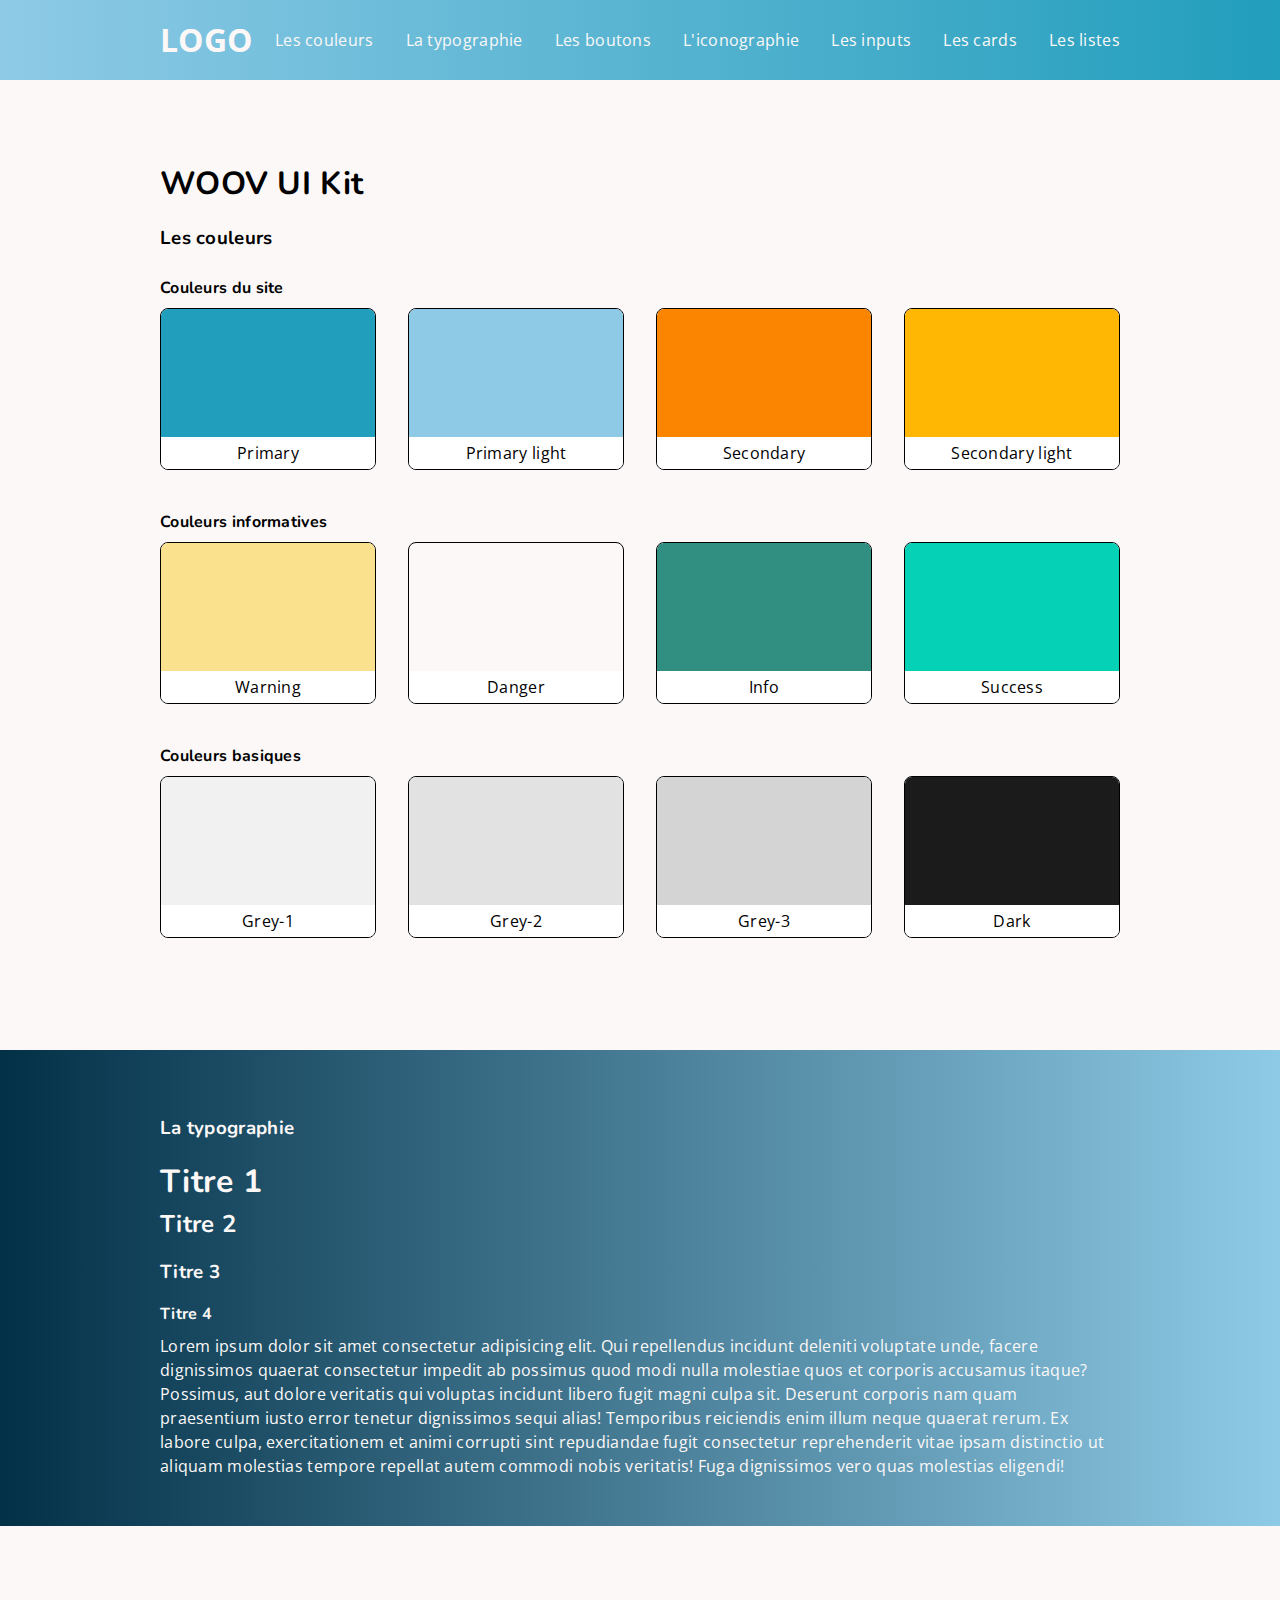
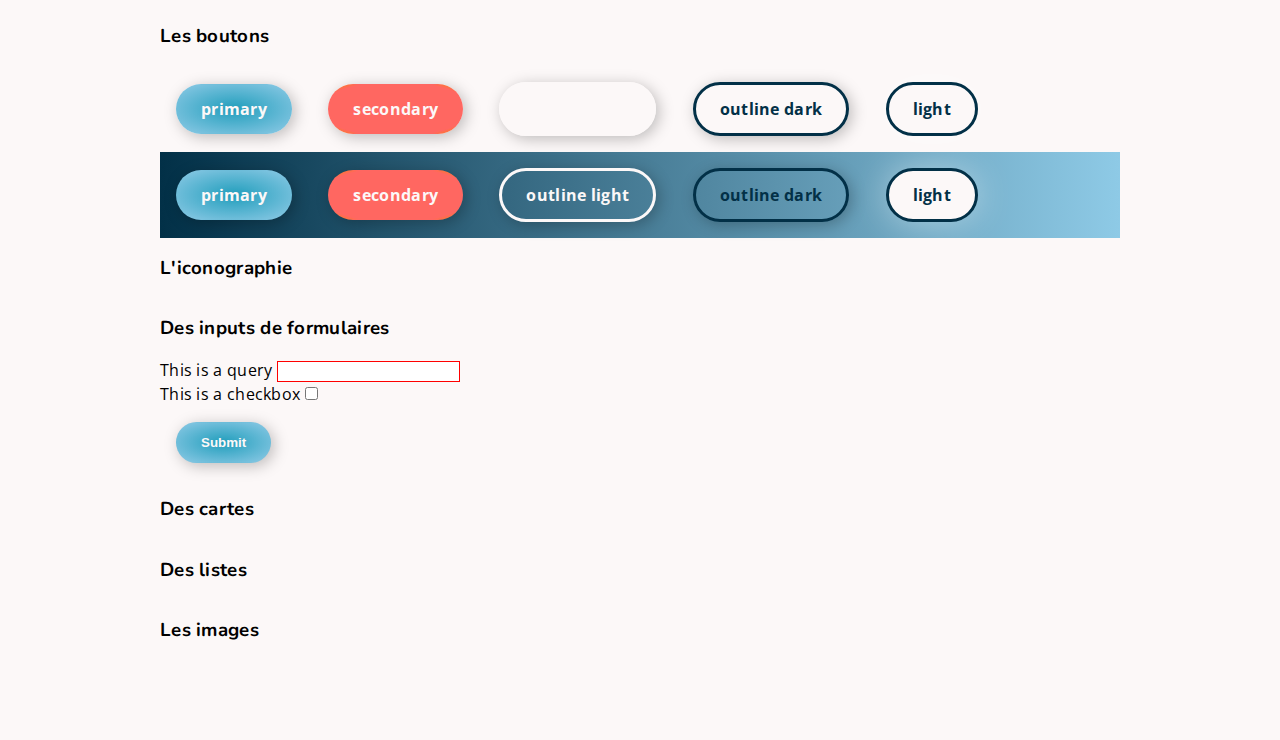
==== index.html @ 72c20efd "début formulaire" ====
<!-- Difficile : Un réseau social où les férus d'escalade pourraient 
  noter les voies qu'ils grimpent, et sociabiliser grâce à ceci -->

<!DOCTYPE html>
<html lang="en">

<head>
  <meta charset="UTF-8">
  <meta http-equiv="X-UA-Compatible" content="IE=edge">
  <meta name="viewport" content="width=device-width, initial-scale=1.0">
  <link rel="stylesheet" href="style.css">
  <title>Document</title>
</head>

<body>
  <header>
    <nav>
      <div class="logo">LOGO</div>
      <ul>
        <li><a href="#">Les couleurs</a></li>
        <li><a href="#">La typographie</a></li>
        <li><a href="#">Les boutons</a></li>
        <li><a href="#">L'iconographie</a></li>
        <li><a href="#">Les inputs</a></li>
        <li><a href="#">Les cards</a></li>
        <li><a href="#">Les listes</a></li>
      </ul>
    </nav>
  </header>
  <div class="wrapper">
    <h1>WOOV UI Kit</h1>
    <!-- <p>Un réseau social où les férus d'escalade pourraient
      noter les voies qu'ils grimpent, et sociabiliser grâce à ceci.</p> -->

    <h3>Les couleurs</h3>
    <h4>Couleurs du site</h4>
    <div class="wrapper-card">
      <div class="card">
        <div class="card-image primary"></div>
        <div class="card-description">
          Primary
        </div>
      </div>
      <div class="card">
        <div class="card-image primary-light"></div>
        <div class="card-description">
          Primary light
        </div>
      </div>

      <div class="card">
        <div class="card-image secondary"></div>
        <div class="card-description">
          Secondary
        </div>
      </div>
      <div class="card">
        <div class="card-image secondary-light"></div>
        <div class="card-description">
          Secondary light
        </div>
      </div>
    </div>

    <h4>Couleurs informatives</h4>
    <div class="wrapper-card">

      <div class="card">
        <div class="card-image warning "></div>
        <div class="card-description">
          Warning
        </div>
      </div>
      <div class="card">
        <div class="card-image danger "></div>
        <div class="card-description">
          Danger
        </div>
      </div>
      <div class="card">
        <div class="card-image info "></div>
        <div class="card-description">
          Info
        </div>
      </div>
      <div class="card">
        <div class="card-image success"></div>
        <div class="card-description">
          Success
        </div>
      </div>
    </div>
    <h4>Couleurs basiques</h4>
    <div class="wrapper-card">

      <div class="card">
        <div class="card-image grey1"></div>
        <div class="card-description">
          Grey-1
        </div>
      </div>
      <div class="card">
        <div class="card-image grey2"></div>
        <div class="card-description">
          Grey-2
        </div>
      </div>
      <div class="card">
        <div class="card-image grey3"></div>
        <div class="card-description">
          Grey-3
        </div>
      </div>
      <div class="card">
        <div class="card-image dark"></div>
        <div class="card-description">
          Dark
        </div>
      </div>
    </div>
  </div>

  <div class="typo">
    <div>
      <h3>La typographie</h3>
      <h1>Titre 1</h1>
      <h2>Titre 2</h2>
      <h3>Titre 3</h3>
      <h4>Titre 4</h4>
      <p>Lorem ipsum dolor sit amet consectetur adipisicing elit. Qui repellendus incidunt deleniti voluptate unde,
        facere
        dignissimos quaerat consectetur impedit ab possimus quod modi nulla molestiae quos et corporis accusamus itaque?
        Possimus, aut dolore veritatis qui voluptas incidunt libero fugit magni culpa sit. Deserunt corporis nam quam
        praesentium iusto error tenetur dignissimos sequi alias! Temporibus reiciendis enim illum neque quaerat rerum.
        Ex labore culpa, exercitationem et animi corrupti sint repudiandae fugit consectetur reprehenderit vitae ipsam
        distinctio ut aliquam molestias tempore repellat autem commodi nobis veritatis! Fuga dignissimos vero quas
        molestias
        eligendi!</p>
    </div>
  </div>
  <div class="wrapper">

    <h3>Les boutons</h3>
    <!-- <button>Bouton balise button</button> -->
    <div>
      <a href="#" class="btn btn-primary">primary</a>
      <a href="#" class="btn btn-secondary">secondary</a>
      <a href="#" class="btn btn-outline-light">outline light</a>
      <a href="#" class="btn btn-outline-dark">outline dark</a>
      <a href="#" class="btn btn-light">light</a>
    </div>
    <div class="background-btn-block">
      <a href="#" class="btn btn-primary">primary</a>
      <a href="#" class="btn btn-secondary">secondary</a>
      <a href="#" class="btn btn-outline-light">outline light</a>
      <a href="#" class="btn btn-outline-dark">outline dark</a>
      <a href="#" class="btn btn-light">light</a>
    </div>

    <h3>L'iconographie</h3>
    <h3>Des inputs de formulaires</h3>

    <form class='form' accept-charset="UTF-8">
      <div>
        <label for='name_query'>This is a query</label>
        <input name="name_query" type="text" />
      </div>
      <div>
        <label for="name_checkbox">This is a checkbox</label>
        <input type="checkbox" name='name_checkbox' />
      </div>
      <div>
        <input class='btn btn-primary' type="submit" />
      </div>
    </form>

    <h3>Des cartes</h3>
    <h3>Des listes</h3>
    <h3>Les images</h3>
  </div>
  </div>

</body>

</html>
---- style.css ----
@import url('https://fonts.googleapis.com/css2?family=Nunito:ital,wght@0,200;0,400;0,700;1,200;1,400;1,700&display=swap');
@import url('https://fonts.googleapis.com/css2?family=Open+Sans:ital,wght@0,300;0,400;0,600;0,700;0,800;1,300;1,400&display=swap');
:root {

  --color-primary: #219ebc;
  --color-primary-light: #8ecae6;
  --color-primary-dark: #023047;

  --color-secondary: #fb8500;
  --color-secondary-light: #ffb703;

  --color-danger: #ff6761;
  --color-success: #04d1b6;
  --color-info: #318f82;
  --color-warning: #fae18e;

  --color-white: #fffefe;
  --color-grey-1: #f1f1f1;
  --color-grey-2: #e2e2e2;
  --color-grey-3: #d4d4d4;
  --color-dark: #1b1b1b;
  --color-white: #fcf8f8;

  --m-xs:0.5rem;
  --m-s:1rem;
  --m-m:1.5rem;
  --m-l:2rem;
  --m-xl:2.5rem;

  --padding: 1rem 10rem;

  --primary-gradient: linear-gradient(to right, var(--color-primary-light), var(--color-primary));
  --secondary-gradient: linear-gradient(to right, var(--color-primary-dark), var(--color-primary-light));
  --primary-gradient-btn: radial-gradient(var(--color-primary), var(--color-primary-light));
  --secondary-gradient-btn: radial-gradient(var(--color-danger) 80%,var(--color-secondary));


}

html{
  box-sizing: border-box;
}

*{
  margin: 0;
  padding: 0;
}

body{
  font-family: 'Open Sans';
  color: var(--color-dar);
  letter-spacing: 0.3px;
  line-height: 1.5;
  font-weight: 400;

  background-color: var(--color-white);
  /* padding: var(--padding); */
}

header nav{
  display: flex;
  flex-direction: row;
  justify-content: space-between;
  align-items: center;
  padding: var(--padding);
  margin: 0;
  background-image: var(--primary-gradient)
}

header ul{
  display: flex;
  flex-direction: row;
}

header ul a{
  width: 10rem; 
}

header ul li {
  list-style: none;
}

header ul li:not(:last-child) {
  margin-right: 2rem;
}

header ul li a{
  text-decoration: none;
  color: var(--color-white);
}

header ul li a:hover{
  text-decoration: none;
  border-bottom:1px white solid;
}

h1, h2, h3, h4, h5{
  font-family: Nunito;
}

h3{
  margin: var(--m-s) 0;
}

h4{
  margin: var(--m-xs) 0;
}

h1{
  margin-bottom: var(--m-m) 0;
}

.logo{
  font-size: 2rem;
  font-weight: 700;
  color: var(--color-white);
}

.wrapper{
  display: flex;
  flex-direction: column;
  margin: 5rem 10rem;
}

.wrapper-card{
  display: grid;
  grid-template-columns: repeat(4,1fr );
  gap: 2rem;
  margin-bottom: 2rem;
}

.card{
  display: flex;
  flex-direction: column;
  min-height: 10rem;
  min-width: 5rem;
  border: 1px black solid;
  border-radius: 0.5rem;
  overflow: hidden;
  text-align: center;
}

.card-image{
  height: 80%;
}

.card-image.primary{
  background-color: var(--color-primary);
}

.card-image.primary-light{
  background-color: var(--color-primary-light);
}

.card-image.secondary{
  background-color: var(--color-secondary);
}

.card-image.secondary-light{
  background-color: var(--color-secondary-light);
}

.card-image.
{
  background-color: var(--color-
  );
}
.card-image.warning{
  background-color: var(--color-warning);
}
.card-image.info{
  background-color: var(--color-info);
}

.card-image.success{
  background-color: var(--color-success);
}

.card-image.grey1{
  background-color: var(--color-grey-1);
}

.card-image.grey2{
  background-color: var(--color-grey-2);
}

.card-image.grey3{
  background-color: var(--color-grey-3);
}

.card-image.dark{
  background-color: var(--color-dark);
}

.card-description{
  background-color: rgb(255, 255, 255);
  height: 20%;
  display: flex;
  align-items: center;
  justify-content: center;
}

.typo{
  background-image: var(--secondary-gradient)
}

.typo > div{
  padding: var(--padding);
  padding-top:3rem;
  padding-bottom:3rem;

  color: var(--color-white);
}


.btn{
  display: inline-block;
  text-decoration: none;
  color: inherit;
  font-weight: 700;
  padding:0.75rem 1.5rem;
  border:1px var(--color-dark) solid;
  border-radius: 3rem;
  margin:var(--m-s);
  box-shadow: 3px 3px 15px rgba(0,0,0,0.25);
  /* transition: 0.25s all; */
}

.btn:hover{
  animation: my-anim 4s;
}

.btn:active{
  transform: translateY(0);
}

.btn-primary{
  background-image: var(--primary-gradient-btn);
  border-color: transparent; 
  color: var(--color-white);
}

.btn-secondary{
  background-image: var(--secondary-gradient-btn);
  border-color: transparent; 
  color: var(--color-white);
}

.btn-outline-light{
  background-color: transparent;
  border:3px var(--color-white) solid;
  color: var(--color-white);
  }

.btn-outline-dark{
  background-color: transparent;
  color: var(--color-primary-dark);
  border:3px var(--color-primary-dark) solid;
}

.btn-light{
  background-color: var(--color-white);
  color: var(--color-primary-dark);
  border:3px var(--color-primary-dark) solid;
  box-shadow: 0 0 35px rgba(255, 255, 255, 0.4);
}

.background-btn-block{
  background-image: var(--secondary-gradient);
}

@keyframes my-anim {
  0%{
    transform: rotate(0);
  }

  50%{
    transform: rotate(-720deg);
  }

  100%{
    transform: rotate(-360deg);
  }
}

input[type=text]{
  padding: 2px;
  border: 1px red solid;
}
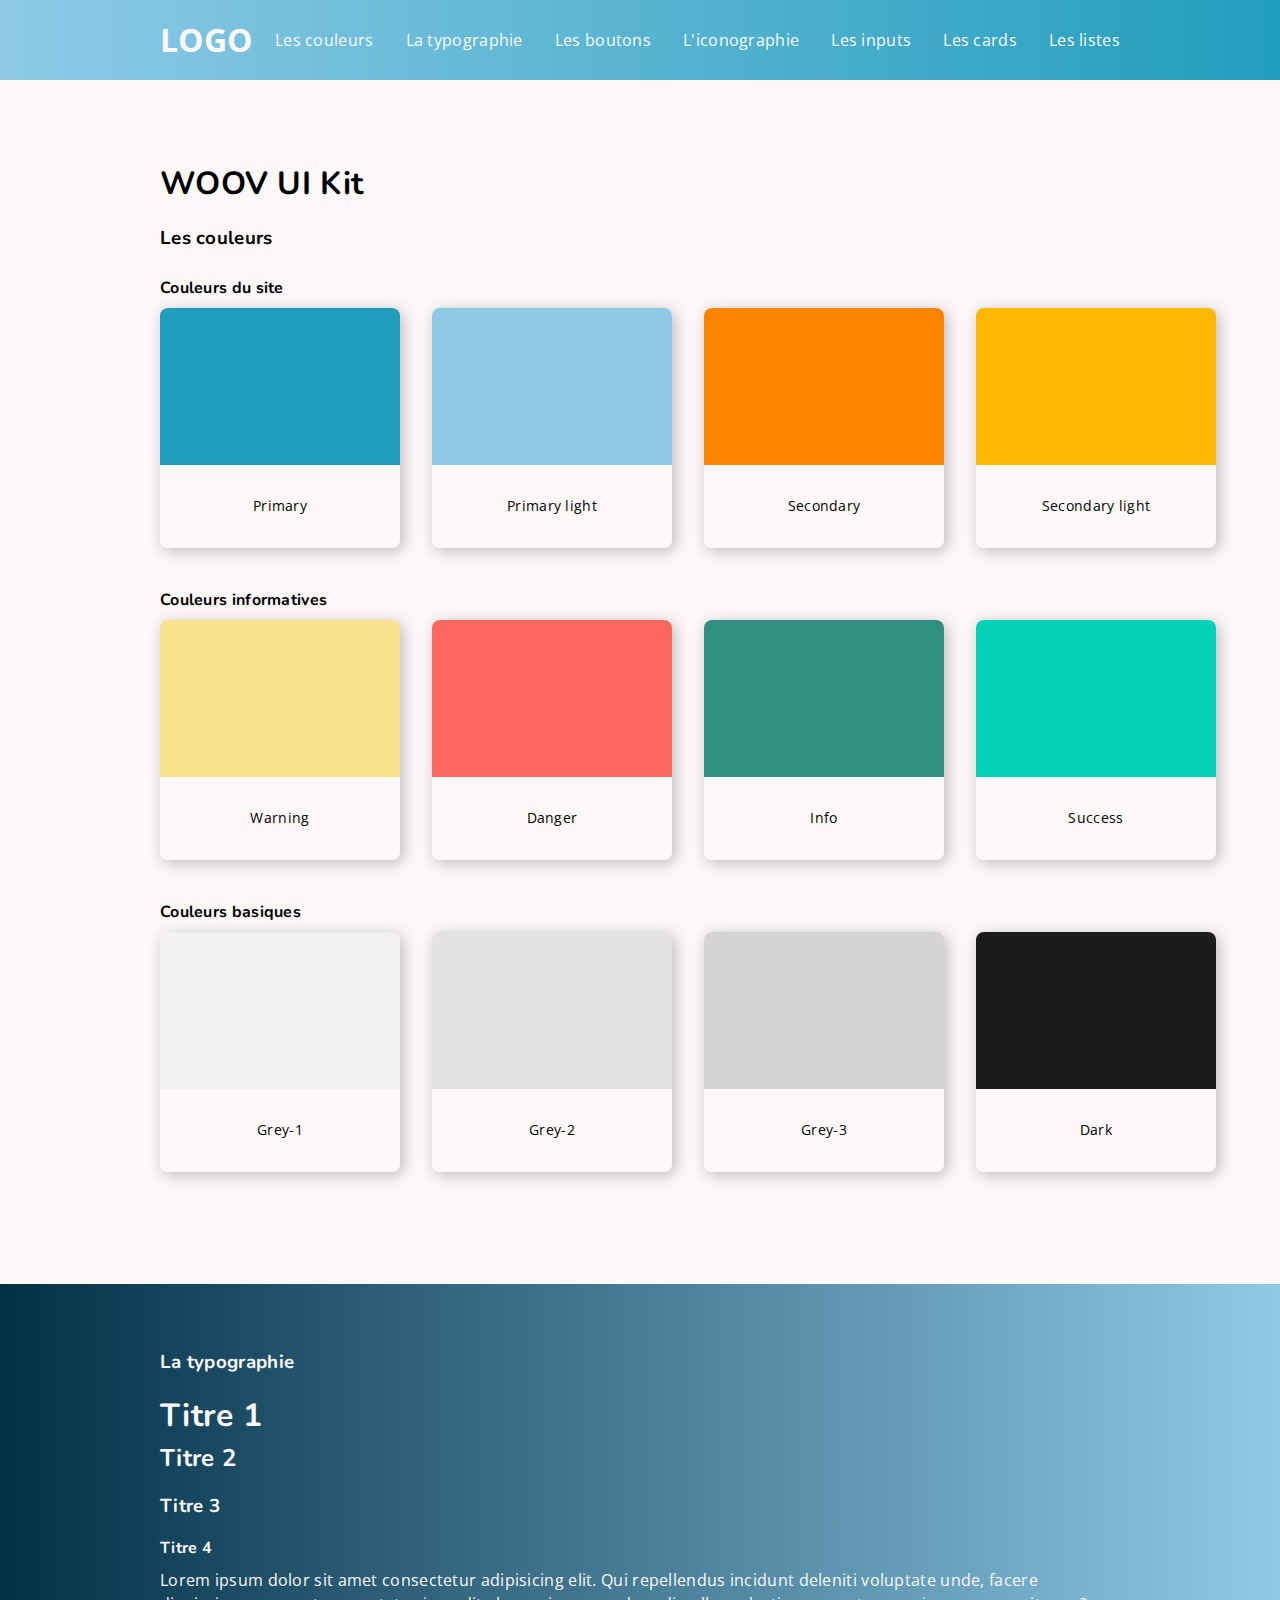
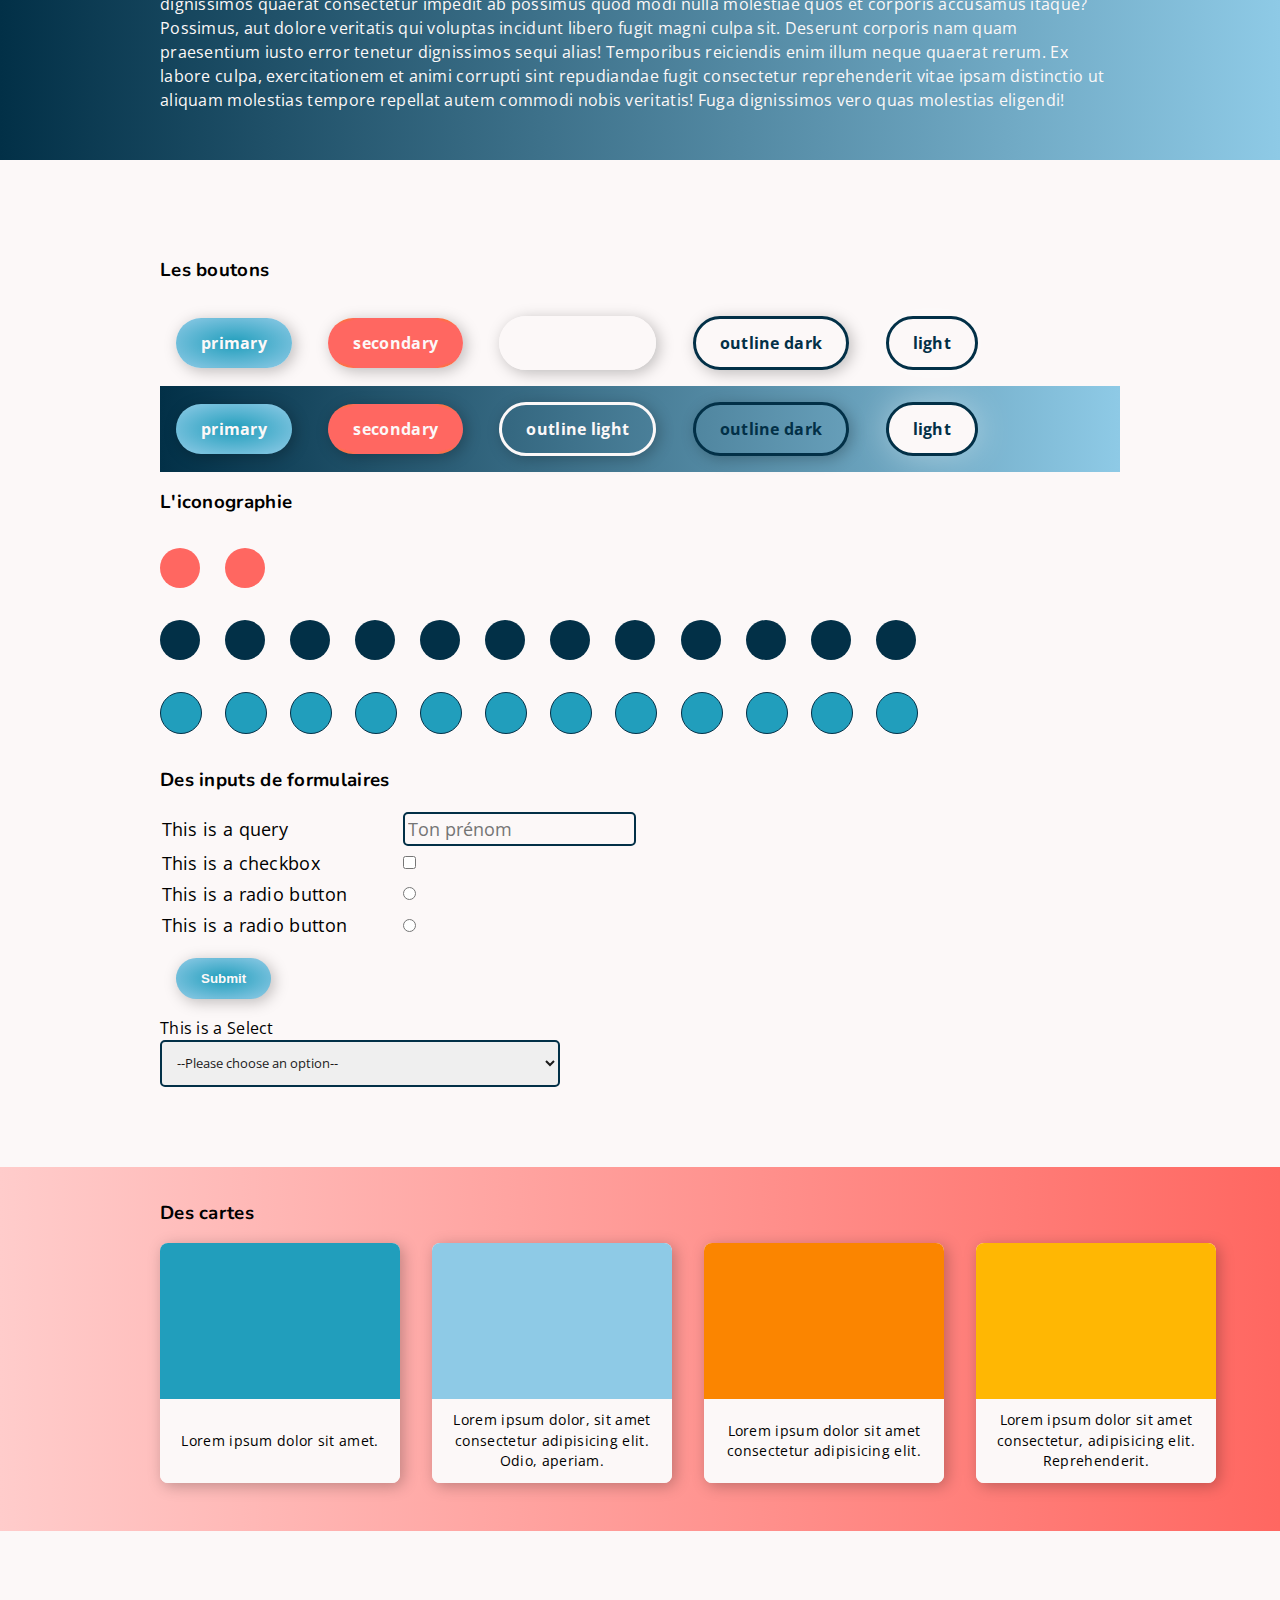
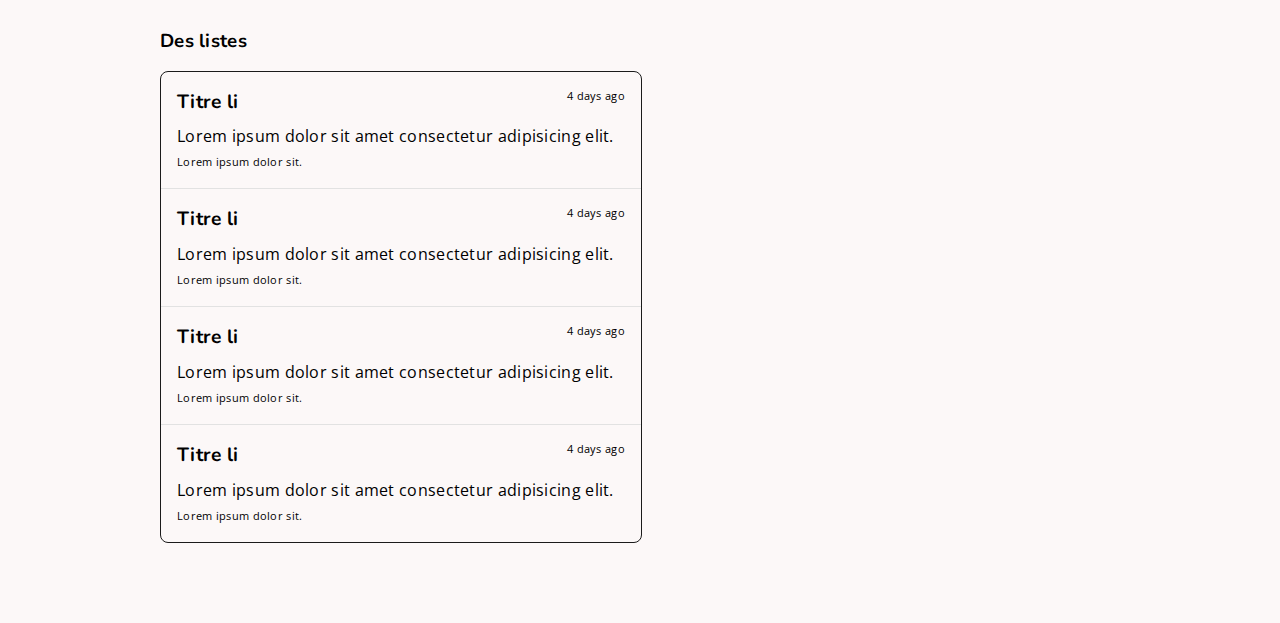
==== commit fe97f0fa: "suite et quasi-fin" ====
--- a/index.html
+++ b/index.html
@@ -9,6 +9,8 @@
   <meta http-equiv="X-UA-Compatible" content="IE=edge">
   <meta name="viewport" content="width=device-width, initial-scale=1.0">
   <link rel="stylesheet" href="style.css">
+  <link rel="stylesheet" href="https://use.fontawesome.com/releases/v5.15.4/css/all.css"
+    integrity="sha384-DyZ88mC6Up2uqS4h/KRgHuoeGwBcD4Ng9SiP4dIRy0EXTlnuz47vAwmeGwVChigm" crossorigin="anonymous">
   <title>Document</title>
 </head>
 
@@ -158,27 +160,140 @@
     </div>
 
     <h3>L'iconographie</h3>
+    <div class="activity-grid map">
+      <i class="fas fa-wifi"></i>
+      <i class="fas fa-laptop"></i>
+    </div>
+
+    <div class="activity-grid dark">
+      <i class="fas fa-snowboarding"></i>
+      <i class="fas fa-skiing-nordic"></i>
+      <i class="fas fa-campground"></i>
+      <i class="fas fa-hiking"></i>
+      <i class="fas fa-skiing"></i>
+      <i class="fas fa-volleyball-ball"></i>
+      <i class="fas fa-running"></i>
+      <i class="fas fa-quidditch"></i>
+      <i class="fas fa-table-tennis"></i>
+      <i class="fas fa-football-ball"></i>
+      <i class="fas fa-futbol"></i>
+      <i class="fas fa-dumbbell"></i>
+    </div>
+    <div class="activity-grid medium">
+      <i class="fas fa-snowboarding"></i>
+      <i class="fas fa-skiing-nordic"></i>
+      <i class="fas fa-campground"></i>
+      <i class="fas fa-hiking"></i>
+      <i class="fas fa-skiing"></i>
+      <i class="fas fa-volleyball-ball"></i>
+      <i class="fas fa-running"></i>
+      <i class="fas fa-quidditch"></i>
+      <i class="fas fa-table-tennis"></i>
+      <i class="fas fa-football-ball"></i>
+      <i class="fas fa-futbol"></i>
+      <i class="fas fa-dumbbell"></i>
+    </div>
+
     <h3>Des inputs de formulaires</h3>
 
     <form class='form' accept-charset="UTF-8">
       <div>
         <label for='name_query'>This is a query</label>
-        <input name="name_query" type="text" />
-      </div>
-      <div>
-        <label for="name_checkbox">This is a checkbox</label>
-        <input type="checkbox" name='name_checkbox' />
+        <input name="name_query" type="text" , placeholder="Ton prénom" />
+      </div>
+      <div>
+        <label for="subscribeNews">This is a checkbox</label>
+        <input type="checkbox" id="subscribeNews" name="subscribe" value="newsletter">
+      </div>
+      <div>
+        <label for="name_radio">This is a radio button</label>
+        <input type="radio" name='name_radio' />
+      </div>
+      <div>
+        <label for="name_radio">This is a radio button</label>
+        <input type="radio" name='name_radio' />
       </div>
       <div>
         <input class='btn btn-primary' type="submit" />
       </div>
+
+
     </form>
 
+    <p>This is a Select</p>
+    <select name="pets" id="pet-select">
+      <option value="">--Please choose an option--</option>
+      <option value="dog">Dog</option>
+      <option value="cat">Cat</option>
+      <option value="hamster">Hamster</option>
+      <option value="parrot">Parrot</option>
+      <option value="spider">Spider</option>
+      <option value="goldfish">Goldfish</option>
+    </select>
+
+  </div>
+
+  <div class="card-section">
     <h3>Des cartes</h3>
+    <div class="wrapper-card">
+      <div class="card">
+        <div class="card-image primary"></div>
+        <div class="card-description">
+          Lorem ipsum dolor sit amet.
+        </div>
+      </div>
+      <div class="card">
+        <div class="card-image primary-light"></div>
+        <div class="card-description">
+          <p>Lorem ipsum dolor, sit amet consectetur adipisicing elit. Odio, aperiam.</p>
+        </div>
+      </div>
+      <div class="card">
+        <div class="card-image secondary"></div>
+        <div class="card-description">
+          Lorem ipsum dolor sit amet consectetur adipisicing elit.
+        </div>
+      </div>
+      <div class="card">
+        <div class="card-image secondary-light"></div>
+        <div class="card-description">
+          Lorem ipsum dolor sit amet consectetur, adipisicing elit. Reprehenderit.
+        </div>
+      </div>
+    </div>
+  </div>
+
+  <div class="wrapper">
     <h3>Des listes</h3>
-    <h3>Les images</h3>
-  </div>
-  </div>
+
+    <ul class="list">
+      <li>
+        <h4>Titre li</h4>
+        <p>Lorem ipsum dolor sit amet consectetur adipisicing elit.</p>
+        <small>Lorem ipsum dolor sit.</small>
+        <small class="top-right">4 days ago</small>
+      </li>
+      <li>
+        <h4>Titre li</h4>
+        <p>Lorem ipsum dolor sit amet consectetur adipisicing elit.</p>
+        <small>Lorem ipsum dolor sit.</small>
+        <small class="top-right">4 days ago</small>
+      </li>
+      <li>
+        <h4>Titre li</h4>
+        <p>Lorem ipsum dolor sit amet consectetur adipisicing elit.</p>
+        <small>Lorem ipsum dolor sit.</small>
+        <small class="top-right">4 days ago</small>
+      </li>
+      <li>
+        <h4>Titre li</h4>
+        <p>Lorem ipsum dolor sit amet consectetur adipisicing elit.</p>
+        <small>Lorem ipsum dolor sit.</small>
+        <small class="top-right">4 days ago</small>
+      </li>
+    </ul>
+  </div>
+
 
 </body>
 
--- a/style.css
+++ b/style.css
@@ -21,6 +21,7 @@
   --color-dark: #1b1b1b;
   --color-white: #fcf8f8;
 
+  --m-xxs:0.1rem;
   --m-xs:0.5rem;
   --m-s:1rem;
   --m-m:1.5rem;
@@ -31,6 +32,8 @@
 
   --primary-gradient: linear-gradient(to right, var(--color-primary-light), var(--color-primary));
   --secondary-gradient: linear-gradient(to right, var(--color-primary-dark), var(--color-primary-light));
+  --danger-gradient: linear-gradient(to right,#ffcccb, var(--color-danger));
+
   --primary-gradient-btn: radial-gradient(var(--color-primary), var(--color-primary-light));
   --secondary-gradient-btn: radial-gradient(var(--color-danger) 80%,var(--color-secondary));
 
@@ -122,6 +125,11 @@
   margin: 5rem 10rem;
 }
 
+.card-section{
+  padding:var(--padding);
+  background-image: var(--danger-gradient);
+}
+
 .wrapper-card{
   display: grid;
   grid-template-columns: repeat(4,1fr );
@@ -132,17 +140,38 @@
 .card{
   display: flex;
   flex-direction: column;
-  min-height: 10rem;
-  min-width: 5rem;
-  border: 1px black solid;
+  height: 15rem;
+  width: 15rem;
+  /* border: 1px black solid; */
   border-radius: 0.5rem;
   overflow: hidden;
   text-align: center;
-}
+  background-color: var(--color-white);
+  box-shadow: 3px 3px 15px rgba(0,0,0,0.25);
+  transition: 0.25s all;
+}
+
+
+.card:hover{
+  transform: scale(1.025);
+}
+
 
 .card-image{
-  height: 80%;
-}
+  height: 70%;
+}
+
+.card-description{
+  background-color: var(--color-white);
+  display: flex;
+  align-items: center;
+  justify-content: center;
+  font-size: 0.85rem;
+  height: 30%;
+  padding: 0.5rem;
+}
+
+
 
 .card-image.primary{
   background-color: var(--color-primary);
@@ -160,11 +189,10 @@
   background-color: var(--color-secondary-light);
 }
 
-.card-image.
-{
-  background-color: var(--color-
-  );
-}
+.card-image.danger{
+  background-color: var(--color-danger);
+}
+
 .card-image.warning{
   background-color: var(--color-warning);
 }
@@ -192,13 +220,7 @@
   background-color: var(--color-dark);
 }
 
-.card-description{
-  background-color: rgb(255, 255, 255);
-  height: 20%;
-  display: flex;
-  align-items: center;
-  justify-content: center;
-}
+
 
 .typo{
   background-image: var(--secondary-gradient)
@@ -269,6 +291,72 @@
   background-image: var(--secondary-gradient);
 }
 
+label{
+  font-size: 1.1rem;
+  margin-right: 1rem;
+  width: 15rem;
+  margin:var(--m-xxs);
+
+}
+
+
+form > div {
+  display: flex;
+  /* justify-content: space-between; */
+  align-items: center;
+  /* background:lightblue; */
+  margin:0.1rem 0;
+}
+
+input[type=text]{
+  background-color: var(--color-white);
+  color: var(--color-dark);
+  font-family: inherit;
+  border: 2px var(--color-primary-dark) solid;
+  border-radius: 5px;
+  padding: 0.2rem;
+  font-size: 1.1rem;
+}
+
+/* .checkbox-parent{
+  display: block;
+  position: relative;
+  padding-left: 35px;
+  margin-bottom: 12px;
+  cursor: pointer;
+  font-size: 22px;
+  height: 2rem;
+}
+
+.checkbox-parent input{
+  position: absolute;
+  opacity: 1;
+  cursor: pointer;
+  height: 0;
+  width: 0;
+}
+
+.checkmark {
+  position: absolute;
+  top: 0;
+  left: 0;
+  height: 25px;
+  width: 25px;
+  background-color: #eee;
+  border: 3px red solid;
+} */
+
+select{
+  width: 25rem;
+  background-image: var(--color-white);
+  color: var(--color-dark);
+  padding: .7rem;
+  font-family: inherit;
+  border: 2px var(--color-primary-dark) solid;
+  border-radius: 5px;
+}
+
+
 @keyframes my-anim {
   0%{
     transform: rotate(0);
@@ -283,7 +371,92 @@
   }
 }
 
-input[type=text]{
-  padding: 2px;
-  border: 1px red solid;
+.activity-grid{
+  display: grid;
+  grid-template-columns:repeat(15,1fr);
+  gap: 1rem;
+  margin: 1rem 0 ;
+}
+
+.activity-grid i{
+  font-size: 1rem;
+  padding: 0.5rem;
+  border-radius: 50%;
+  /* transition: 0.25s all; */
+  width: 1.5rem;
+  height: 1.5rem;
+  display: flex;
+  justify-content: center;
+  align-items: center;
+}
+
+.activity-grid.map i {
+  color: var(--color-white);
+  background-color: var(--color-danger);
+}
+
+.activity-grid.dark i {
+  color: var(--color-grey-2);
+  background-color: var(--color-primary-dark);
+}
+
+.activity-grid.medium i {
+  color: var(--color-grey-2);
+  background-color: var(--color-primary);
+  border: 1px var(--color-primary-dark) solid;
+}
+
+.activity-grid i:hover {
+  /* transform: scale(1.1); */
+  animation:  my-anim 1s;
+
+}
+
+.list{
+  border:1px var(--color-dark) solid;
+  width: 30rem;
+  border-radius: 0.5rem;
+  overflow: hidden;
+
+}
+
+.list h4{
+  margin-top: 0;
+}
+
+.list li{
+  list-style: none;
+  /* border: 1px red solid; */
+  padding: 1rem;
+  position: relative;
+  transition: 0.25s background-color;
+  cursor: pointer;
+}
+
+.list li:not(:last-child){
+  border-bottom: 1px var(--color-grey-2) solid;
+}
+
+.list small{
+  font-size: 0.7rem;
+}
+
+.list h4{
+  font-size: 1.2rem;
+}
+
+
+.top-right{
+  position: absolute;
+  top: 1rem;
+  right: 1rem;
+}
+
+.list li:hover{
+  background-color: var(--color-primary);
+  color: var(--color-white);
+}
+
+.list li:active{
+  opacity: 0.8;
 }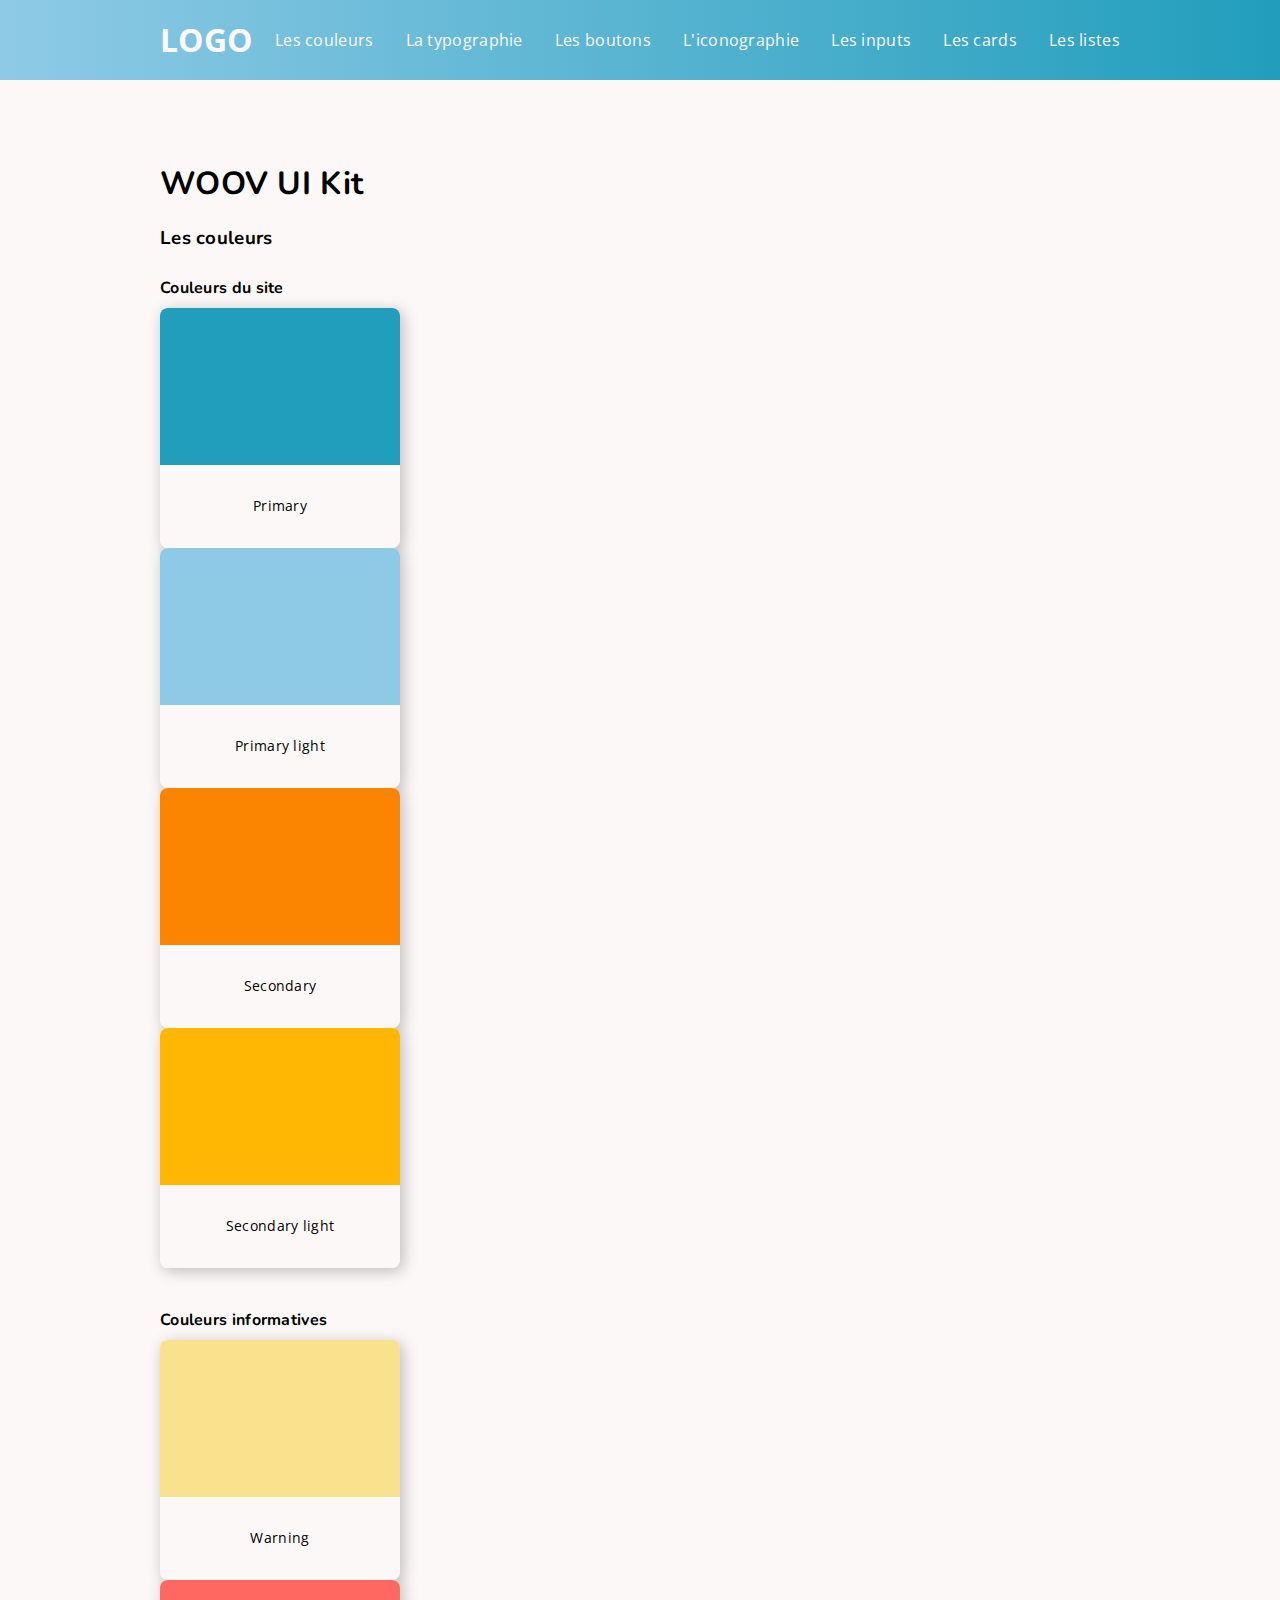
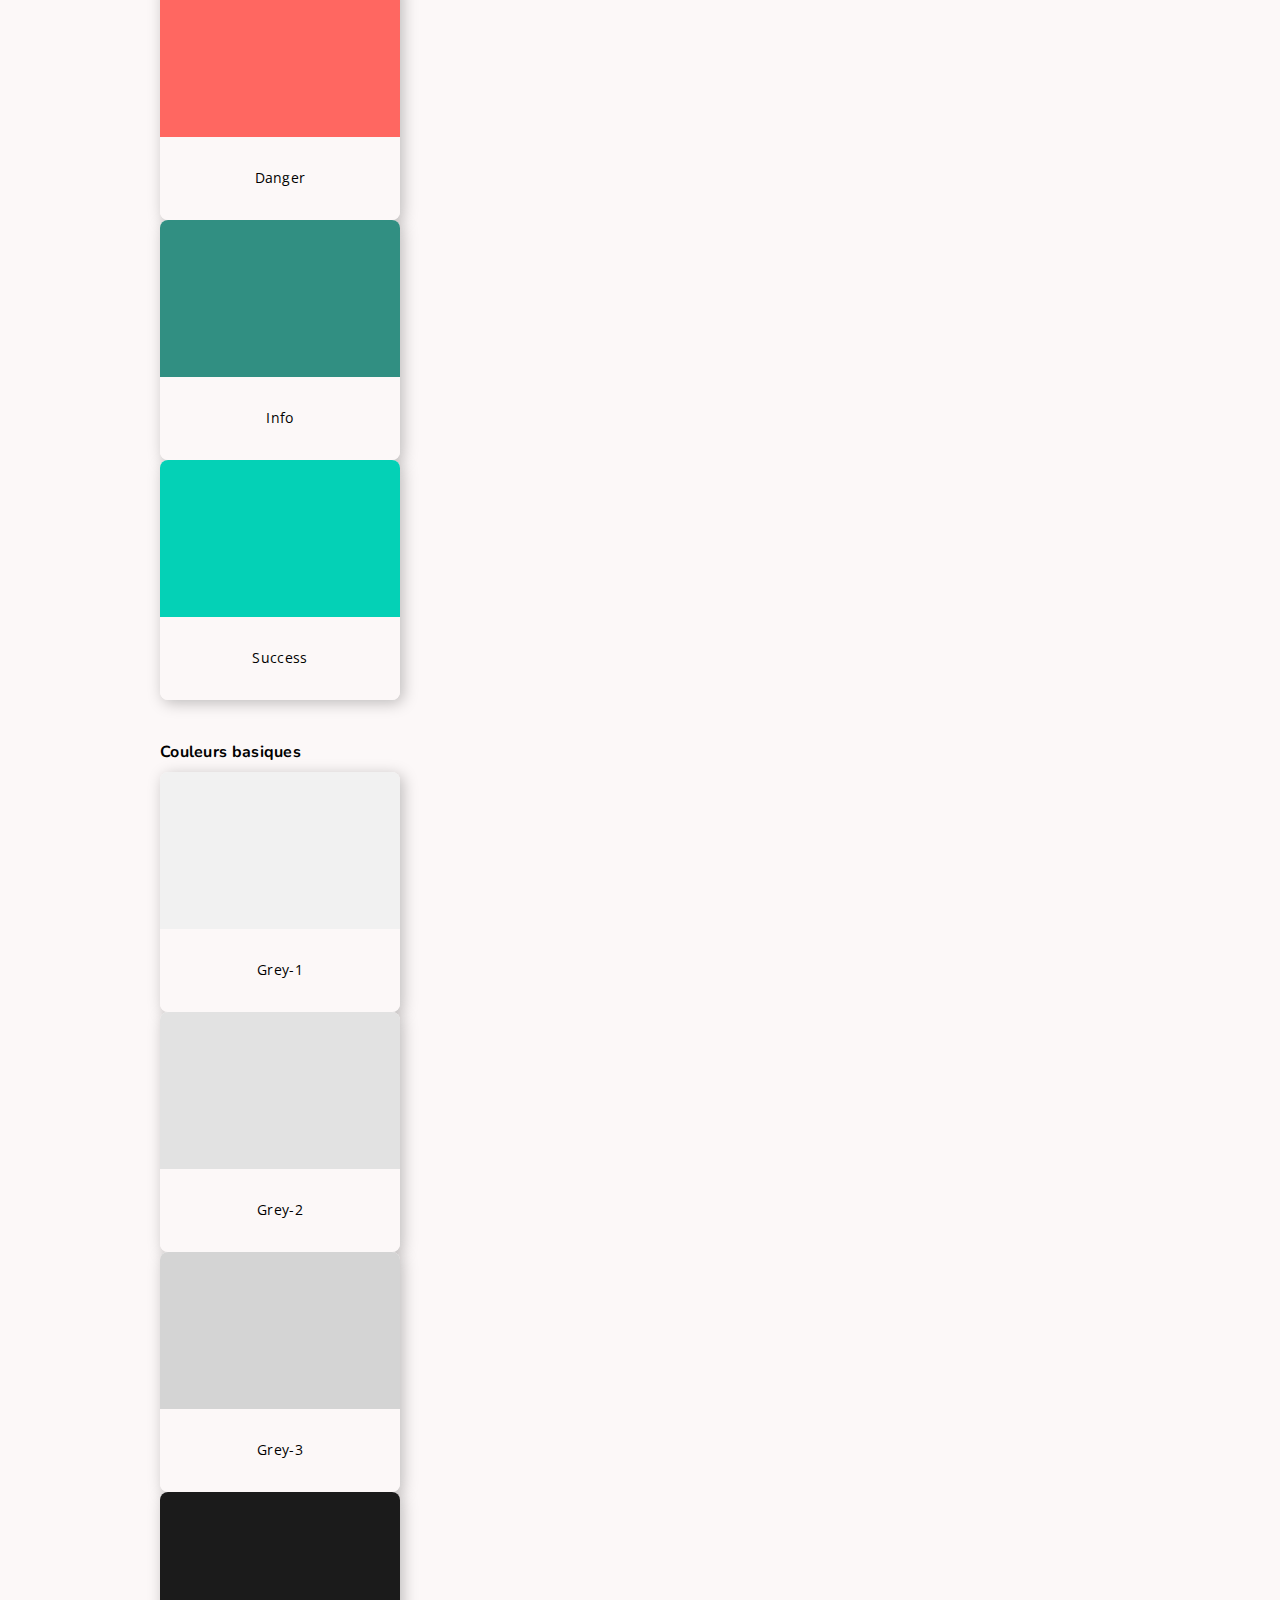
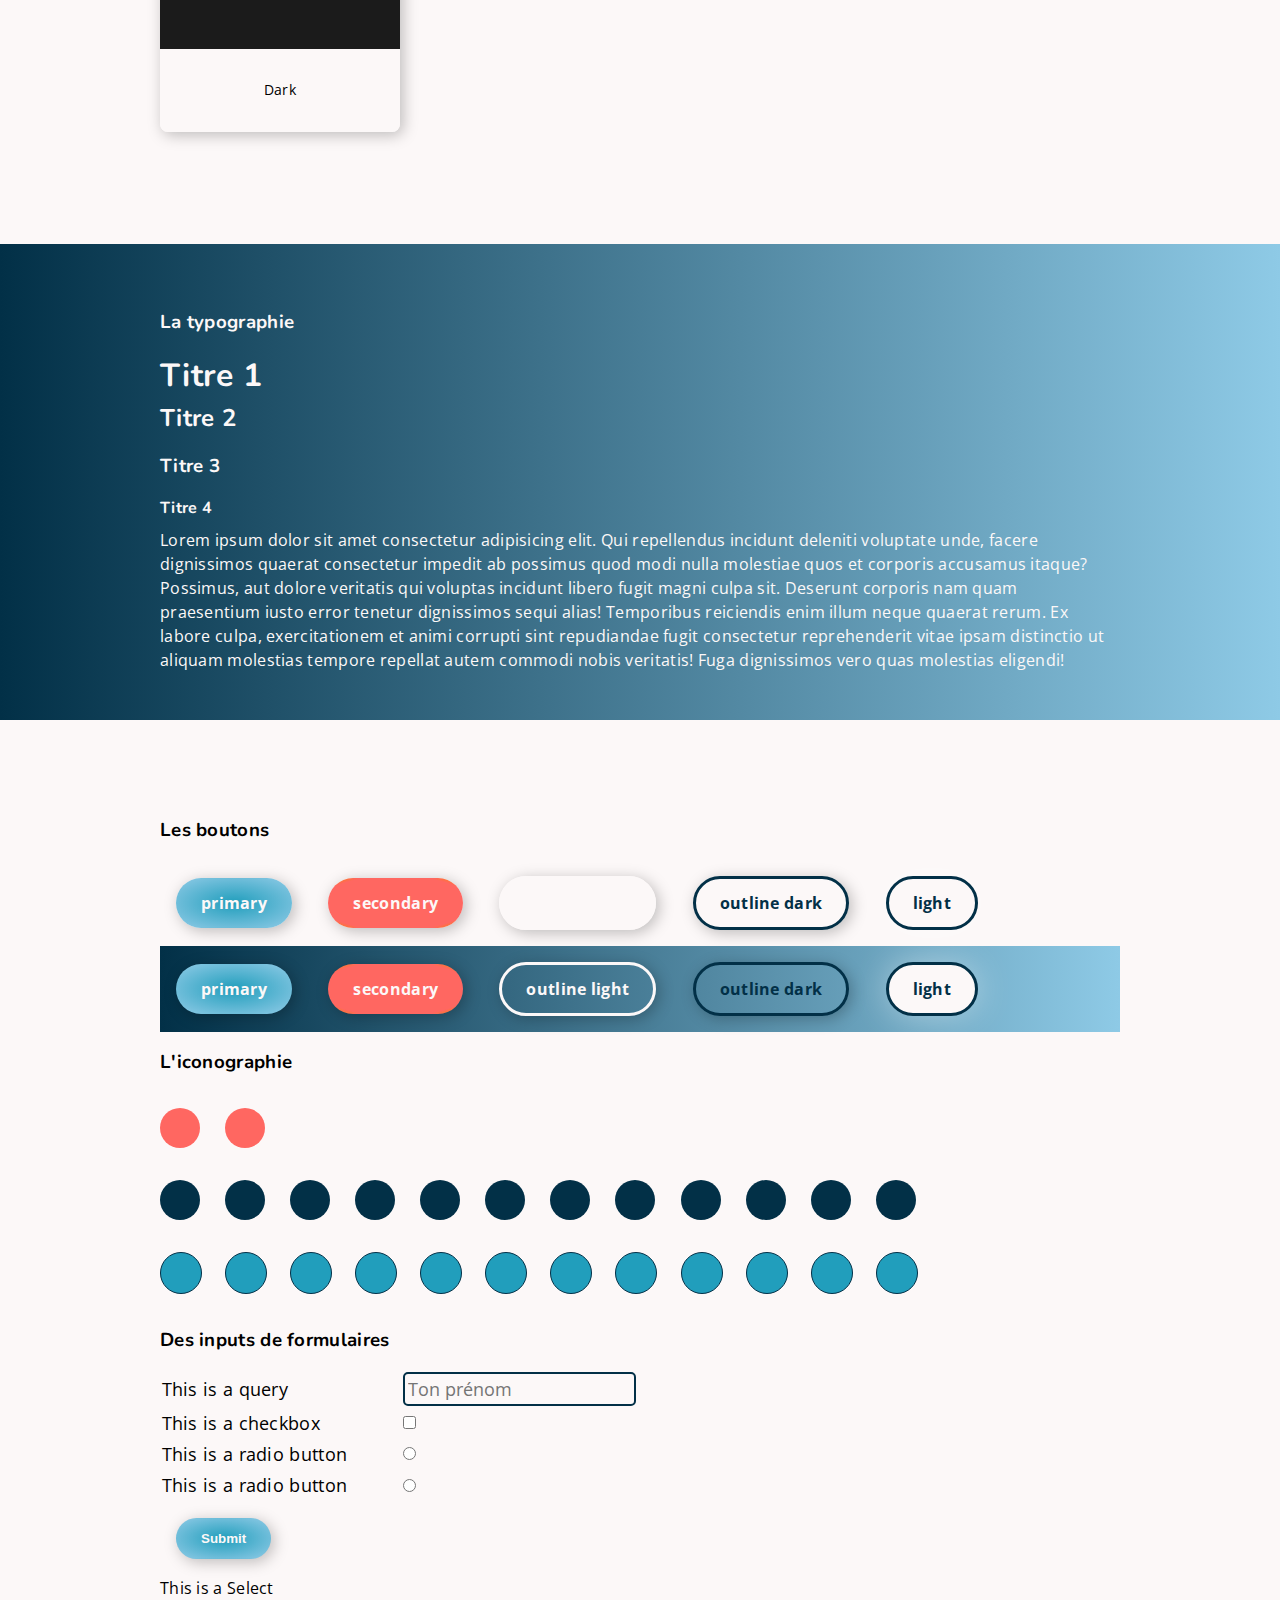
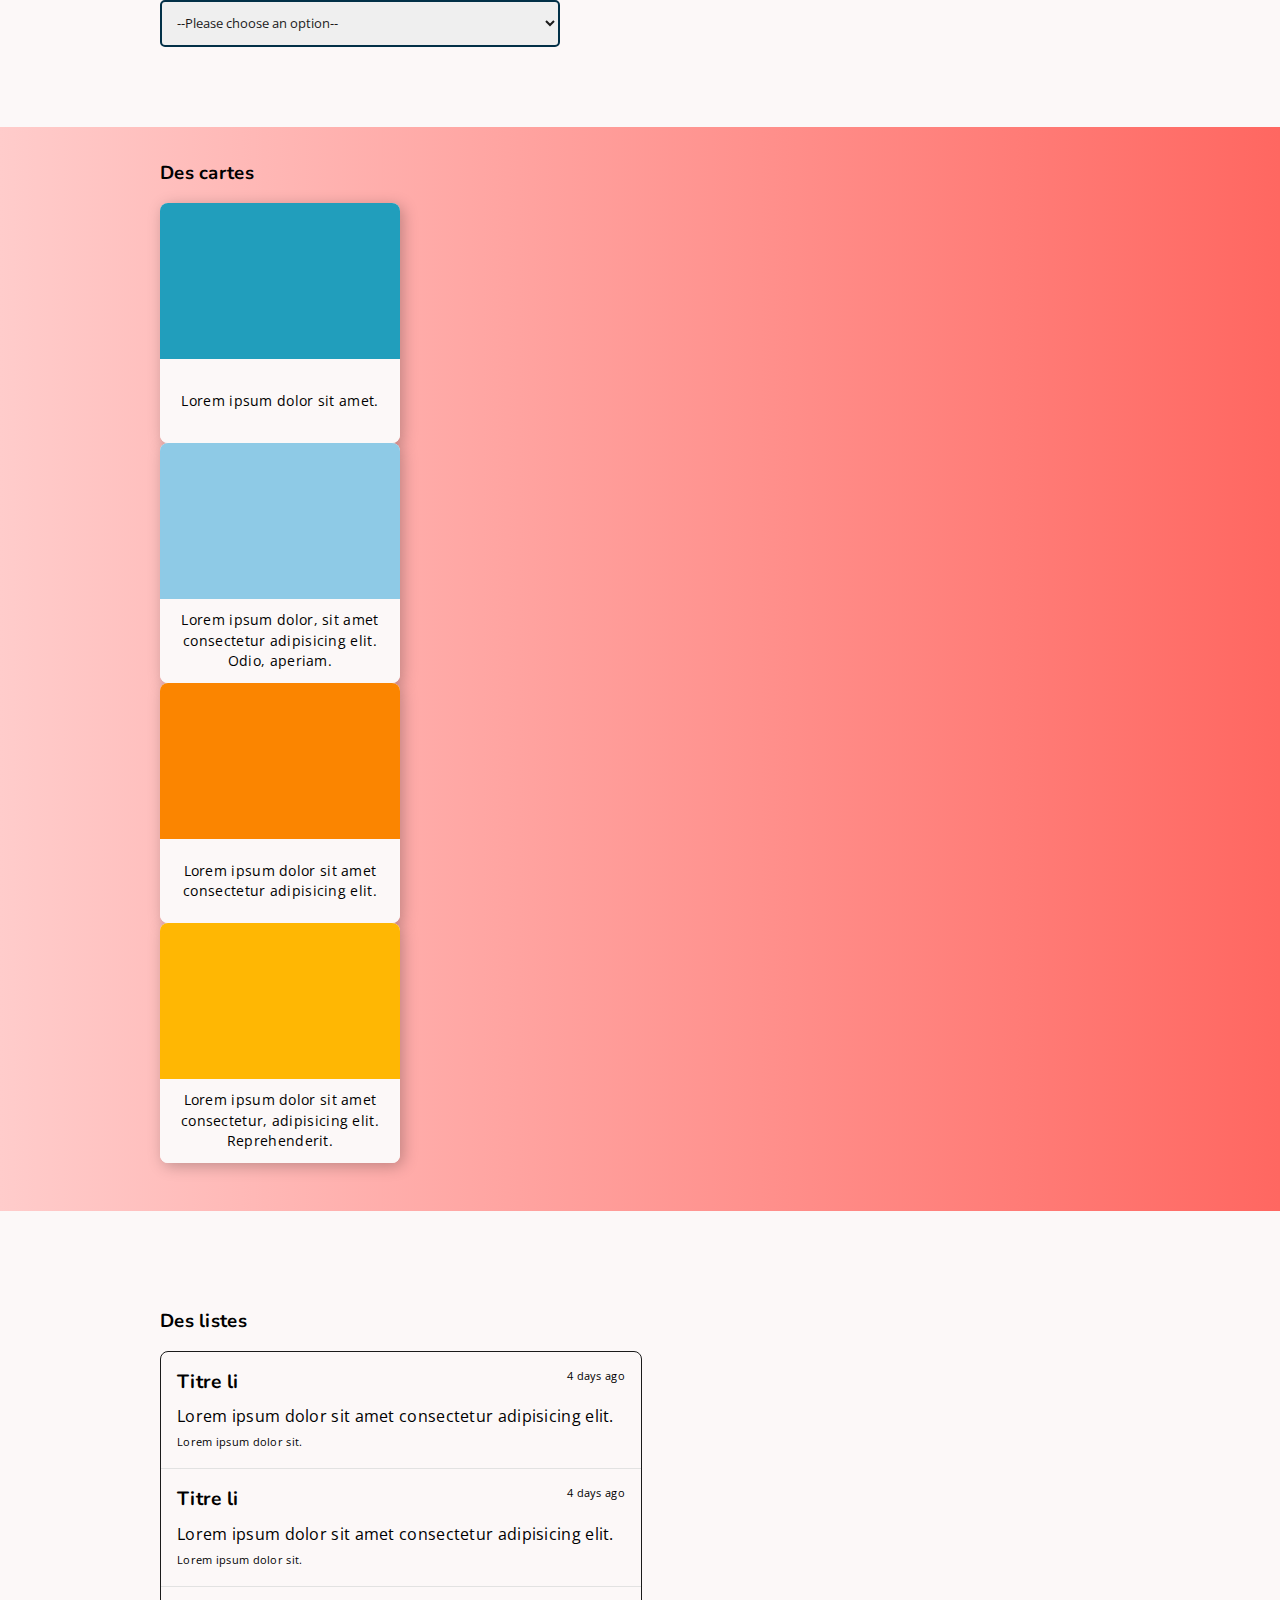
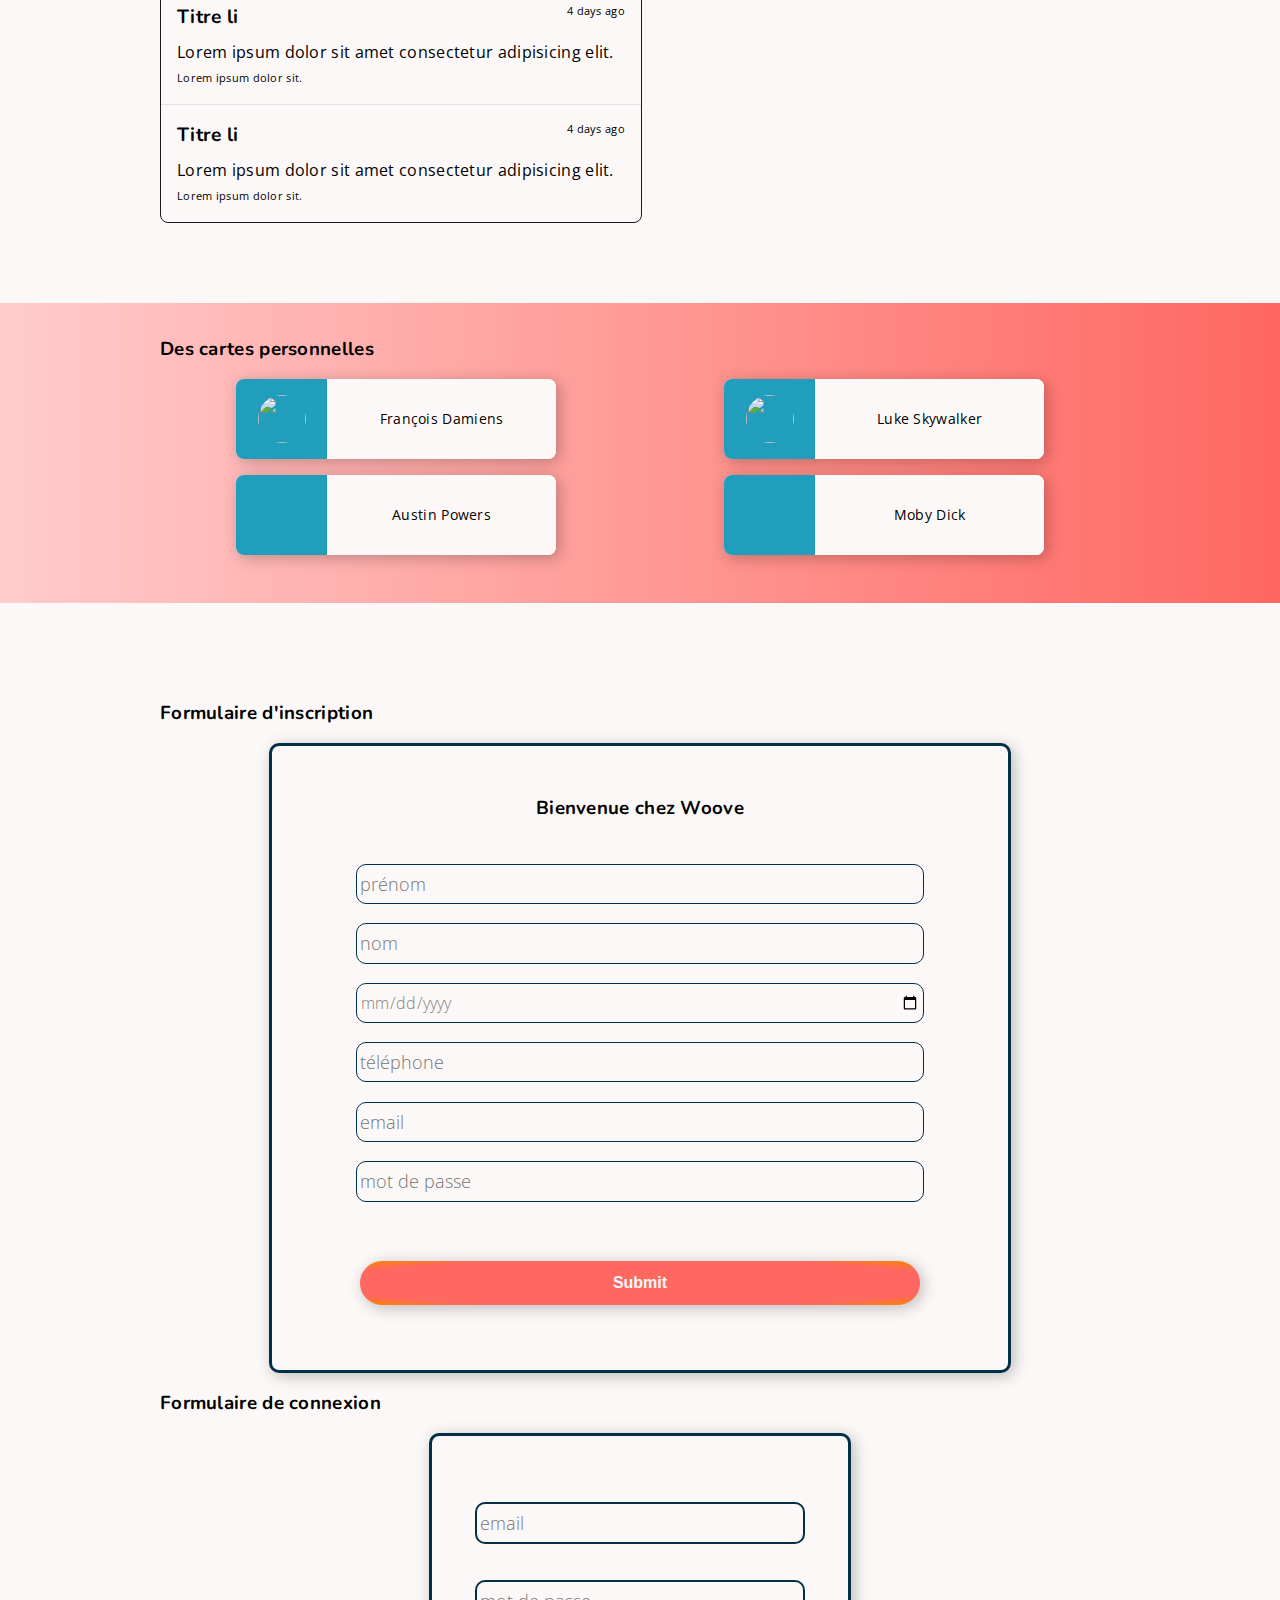
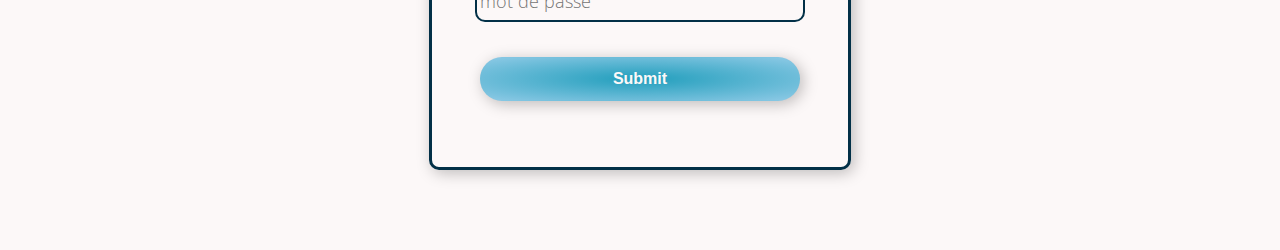
==== commit 6ff81912: "people cards OK" ====
--- a/index.html
+++ b/index.html
@@ -19,13 +19,13 @@
     <nav>
       <div class="logo">LOGO</div>
       <ul>
-        <li><a href="#">Les couleurs</a></li>
-        <li><a href="#">La typographie</a></li>
-        <li><a href="#">Les boutons</a></li>
-        <li><a href="#">L'iconographie</a></li>
-        <li><a href="#">Les inputs</a></li>
-        <li><a href="#">Les cards</a></li>
-        <li><a href="#">Les listes</a></li>
+        <li><a href="#couleurs">Les couleurs</a></li>
+        <li><a href="#typographie">La typographie</a></li>
+        <li><a href="#boutons">Les boutons</a></li>
+        <li><a href="#iconographie">L'iconographie</a></li>
+        <li><a href="#inputs">Les inputs</a></li>
+        <li><a href="#cards">Les cards</a></li>
+        <li><a href="#listes">Les listes</a></li>
       </ul>
     </nav>
   </header>
@@ -34,7 +34,7 @@
     <!-- <p>Un réseau social où les férus d'escalade pourraient
       noter les voies qu'ils grimpent, et sociabiliser grâce à ceci.</p> -->
 
-    <h3>Les couleurs</h3>
+    <h3 id='couleurs'>Les couleurs</h3>
     <h4>Couleurs du site</h4>
     <div class="wrapper-card">
       <div class="card">
@@ -124,7 +124,7 @@
 
   <div class="typo">
     <div>
-      <h3>La typographie</h3>
+      <h3 id='typographie'>La typographie</h3>
       <h1>Titre 1</h1>
       <h2>Titre 2</h2>
       <h3>Titre 3</h3>
@@ -142,7 +142,7 @@
   </div>
   <div class="wrapper">
 
-    <h3>Les boutons</h3>
+    <h3 id='boutons'>Les boutons</h3>
     <!-- <button>Bouton balise button</button> -->
     <div>
       <a href="#" class="btn btn-primary">primary</a>
@@ -159,7 +159,7 @@
       <a href="#" class="btn btn-light">light</a>
     </div>
 
-    <h3>L'iconographie</h3>
+    <h3 id='iconographie'>L'iconographie</h3>
     <div class="activity-grid map">
       <i class="fas fa-wifi"></i>
       <i class="fas fa-laptop"></i>
@@ -194,7 +194,7 @@
       <i class="fas fa-dumbbell"></i>
     </div>
 
-    <h3>Des inputs de formulaires</h3>
+    <h3 id='inputs'>Des inputs de formulaires</h3>
 
     <form class='form' accept-charset="UTF-8">
       <div>
@@ -216,8 +216,6 @@
       <div>
         <input class='btn btn-primary' type="submit" />
       </div>
-
-
     </form>
 
     <p>This is a Select</p>
@@ -234,7 +232,7 @@
   </div>
 
   <div class="card-section">
-    <h3>Des cartes</h3>
+    <h3 id='cards'>Des cartes</h3>
     <div class="wrapper-card">
       <div class="card">
         <div class="card-image primary"></div>
@@ -264,7 +262,7 @@
   </div>
 
   <div class="wrapper">
-    <h3>Des listes</h3>
+    <h3 id='listes'>Des listes</h3>
 
     <ul class="list">
       <li>
@@ -294,6 +292,97 @@
     </ul>
   </div>
 
+  <div class="card-section">
+    <h3 id='people-cards'>Des cartes personnelles</h3>
+    <div class="wrapper-card">
+      <div class="people-card-grid">
+        <div class="people-card">
+          <div class="people-card-image primary">
+            <div class='people-card-avatar-radius'>
+              <img
+                src="https://lh3.googleusercontent.com/proxy/QJjjSobT1dwJC8QdIJxgig3LQsvvjXNJeX9FlaAeOqi-HvIukipFSy3EoU6iqlBwzqHBhwX_XnTxFwu2PIBjJ-htliAnepjxBJtanfr4Yug3qP-BGckirz1ABw"
+                alt="">
+            </div>
+          </div>
+          <div class="people-card-description">
+            <p>François Damiens</p>
+          </div>
+        </div>
+        <div class="people-card">
+          <div class="people-card-image primary">
+            <div class='people-card-avatar-radius'>
+              <img
+                src="https://static.wikia.nocookie.net/frstarwars/images/2/2d/Luke.jpg/revision/latest?cb=20150618122007"
+                alt="">
+            </div>
+          </div>
+          <div class="people-card-description">
+            <p>Luke Skywalker</p>
+          </div>
+        </div>
+        <div class="people-card">
+          <div class="people-card-image primary"></div>
+          <div class="people-card-description">
+            <p>Austin Powers</p>
+          </div>
+        </div>
+        <div class="people-card">
+          <div class="people-card-image primary"></div>
+          <div class="people-card-description">
+            <p>Moby Dick</p>
+          </div>
+        </div>
+      </div>
+    </div>
+  </div>
+
+  <div class="wrapper">
+
+    <h3>Formulaire d'inscription</h3>
+    <div class='signup'>
+      <form class='signup-form' accept-charset="UTF-8">
+        <h3>Bienvenue chez Woove</h3>
+        <div>
+          <input type="text" , placeholder="prénom" />
+        </div>
+        <div>
+          <input type="text" , placeholder="nom" />
+        </div>
+        <div>
+          <input type="date" , placeholder="date de naissance" />
+        </div>
+        <div>
+          <input type="text" , placeholder="téléphone" />
+        </div>
+        <div>
+          <input type="text" , placeholder="email" />
+        </div>
+        <div>
+          <input type="text" , placeholder="mot de passe" />
+        </div>
+        <div>
+          <input class='btn btn-secondary' type="submit" />
+        </div>
+      </form>
+    </div>
+
+    <h3>Formulaire de connexion</h3>
+    <div class='signin'>
+      <form class='signin-form' accept-charset="UTF-8">
+        <div>
+          <input type="text" , placeholder="email" />
+        </div>
+        <div>
+          <input type="text" , placeholder="mot de passe" />
+        </div>
+        <div>
+          <input class='btn btn-primary' type="submit" />
+        </div>
+      </form>
+    </div>
+  </div>
+
+
 
 </body>
 
--- a/style.css
+++ b/style.css
@@ -131,8 +131,6 @@
 }
 
 .wrapper-card{
-  display: grid;
-  grid-template-columns: repeat(4,1fr );
   gap: 2rem;
   margin-bottom: 2rem;
 }
@@ -149,6 +147,7 @@
   background-color: var(--color-white);
   box-shadow: 3px 3px 15px rgba(0,0,0,0.25);
   transition: 0.25s all;
+  cursor: pointer;
 }
 
 
@@ -220,7 +219,65 @@
   background-color: var(--color-dark);
 }
 
-
+.people-card{
+  display: flex;
+  flex-direction: row;
+  height: 5rem;
+  width: 20rem;
+  /* border: 1px black solid; */
+  border-radius: 0.5rem;
+  overflow: hidden;
+  text-align: center;
+  background-color: var(--color-white);
+  box-shadow: 3px 3px 15px rgba(0,0,0,0.25);
+  transition: 0.25s all;
+  cursor: pointer;
+  place-self: center;
+}
+
+.people-card-image{
+  width: 30%;
+  display: flex;
+  align-items: center;
+  justify-content: center;
+}
+
+.people-card-avatar-radius{
+  width: 3rem;
+  height: 3rem;
+  border-radius: 100px;
+  background-position: center;
+  background-size: cover;
+  overflow: hidden;
+}
+
+.people-card-avatar-radius img{
+  height: 100%;
+  width: 100%;
+  object-fit:cover;
+  object-position: center;
+}
+
+.people-card-description{
+  background-color: var(--color-white);
+  display: flex;
+  align-items: center;
+  justify-content: center;
+  font-size: 0.85rem;
+  width: 70%;
+  padding: 0.5rem;
+}
+
+.people-card-image.primary{
+  background-color: var(--color-primary);
+}
+
+.avatar {
+  width: 3rem;
+  height: 3rem;
+  border-radius: 100px;
+  object-fit: contain;
+}
 
 .typo{
   background-image: var(--secondary-gradient)
@@ -296,7 +353,6 @@
   margin-right: 1rem;
   width: 15rem;
   margin:var(--m-xxs);
-
 }
 
 
@@ -378,6 +434,24 @@
   margin: 1rem 0 ;
 }
 
+.people-card-grid{
+  display: grid;
+  grid-template-columns: repeat(auto-fill, minmax(20rem, 1fr));
+  gap: 1rem;
+  margin: 1rem 0 ;
+  transition: 2.50s all;
+}
+
+/* .people-card-grid:hover{
+  display: grid;
+  grid-template-columns: repeat(auto-fill, minmax(20rem, 1fr));
+  gap: 1rem;
+  margin: 1rem 0 ;
+  justify-content: center;
+  align-content: center;
+  border: blue 1px solid;
+} */
+
 .activity-grid i{
   font-size: 1rem;
   padding: 0.5rem;
@@ -459,4 +533,90 @@
 
 .list li:active{
   opacity: 0.8;
+}
+
+.signup {
+  display: flex;
+  align-items: center;
+  justify-content: center;
+}
+
+.signup h3{
+  margin-top: 0;
+  margin-bottom: 2rem;
+}
+
+.signup .signup-form{
+  display: flex;
+  flex-direction: column;
+  align-items: center;
+  justify-content: center;
+  border: 3px var(--color-primary-dark) solid;
+  border-radius: 10px;
+  width: 40rem;
+  padding: 3rem;
+  box-shadow: 3px 3px 15px rgba(0,0,0,0.25);
+}
+
+.signup input[type=text] {
+  border: 1px var(--color-primary-dark) solid;
+  border-radius: 10px;
+  margin:var(--m-xs);
+  width: 35rem;
+  height: 2rem;
+  font-weight: lighter;
+  outline: none;
+}
+
+.signup input[type=date] {
+  border: 1px var(--color-primary-dark) solid;
+  background-color: inherit;
+  color: grey;
+  font: inherit;
+  border-radius: 10px;
+  margin:var(--m-xs);
+  padding: 3px;
+  width: 35rem;
+  height: 2rem;
+  font-weight: lighter;
+  outline: none;
+}
+
+.signup input[type=submit] {
+  width: 35rem;
+  font-size: 1rem;
+  margin-top: 3rem;
+}
+
+.signin {
+  display: flex;
+  align-items: center;
+  justify-content: center;
+}
+
+.signin .signin-form{
+  display: flex;
+  flex-direction: column;
+  align-items: center;
+  justify-content: center;
+  border: 3px var(--color-primary-dark) solid;
+  border-radius: 10px;
+  width: 20rem;
+  padding: 3rem;
+  box-shadow: 3px 3px 15px rgba(0,0,0,0.25);
+}
+
+.signin input[type=text] {
+  border: 2px var(--color-primary-dark) solid;
+  border-radius: 10px;
+  margin:var(--m-s);
+  width: 20rem;
+  height: 2rem;
+  font-weight: lighter;
+  outline: none;
+}
+
+.signin input[type=submit] {
+  width: 20rem;
+  font-size: 1rem;
 }